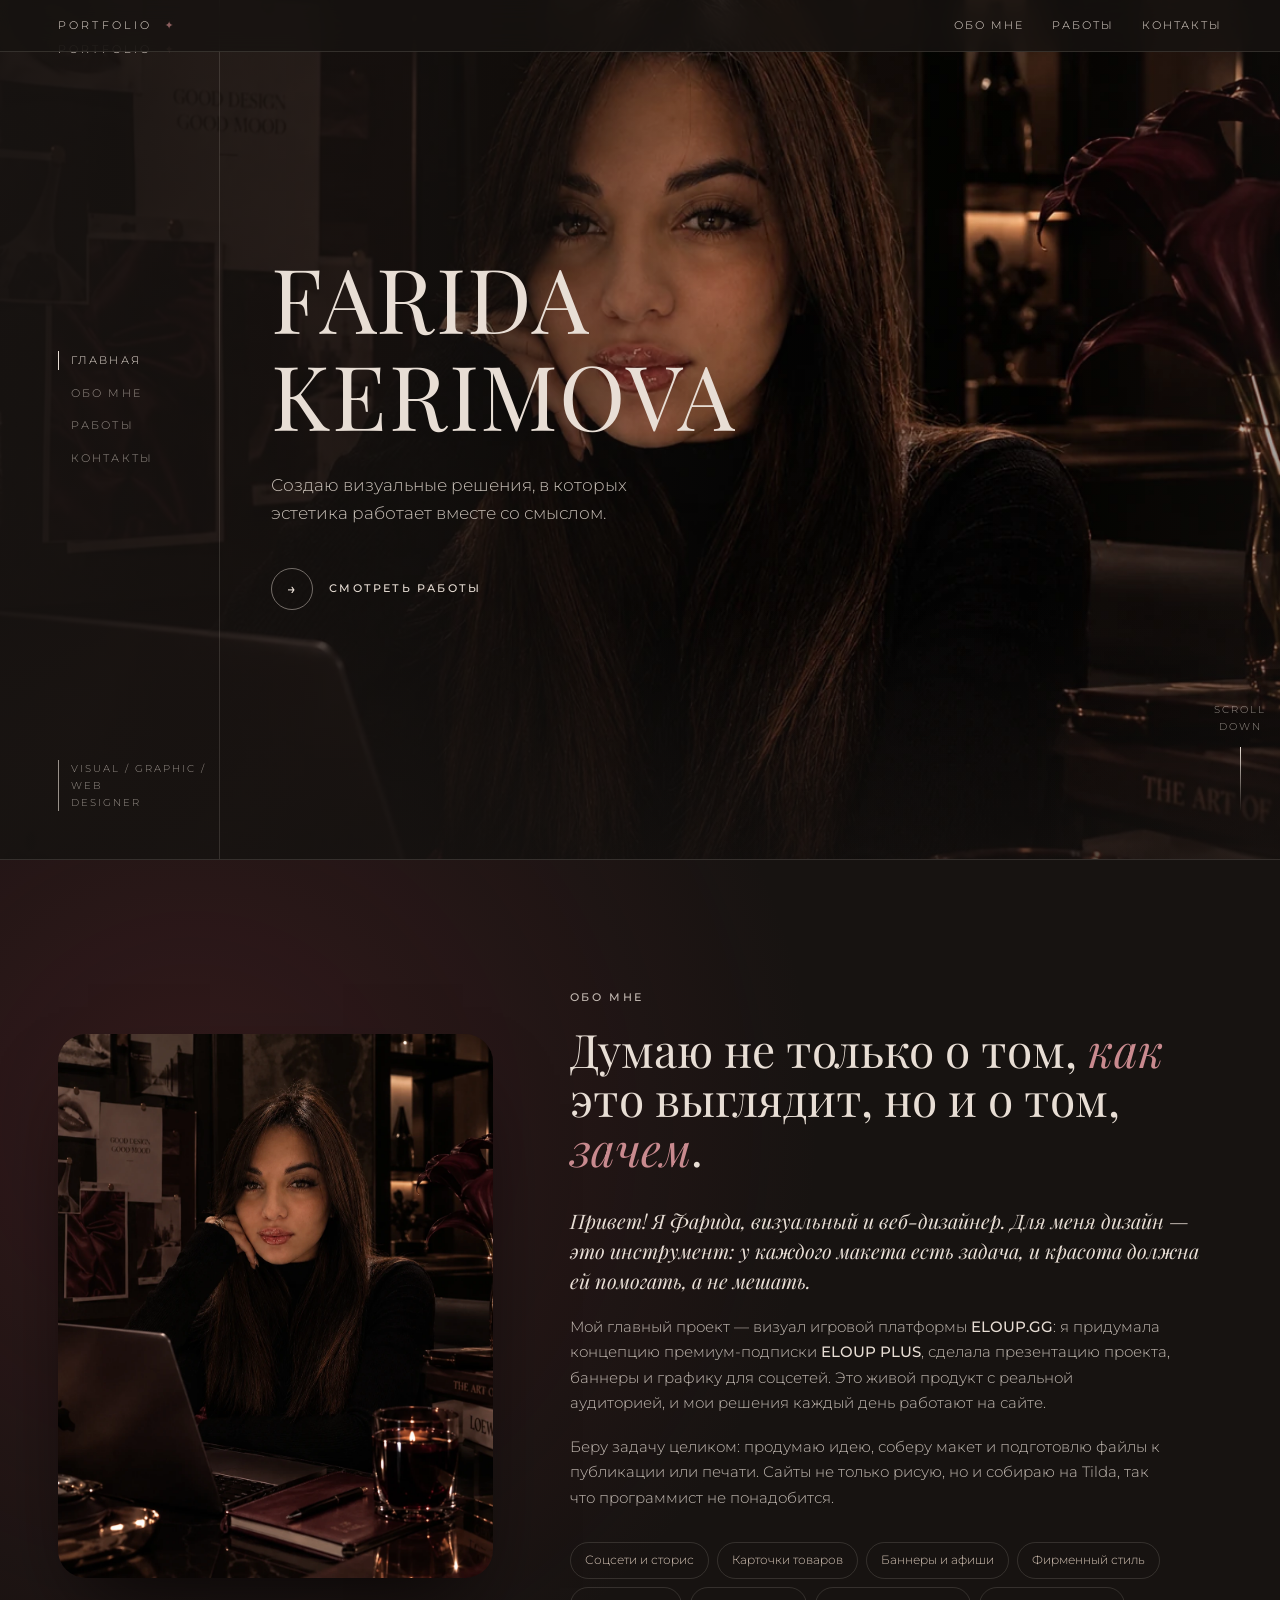
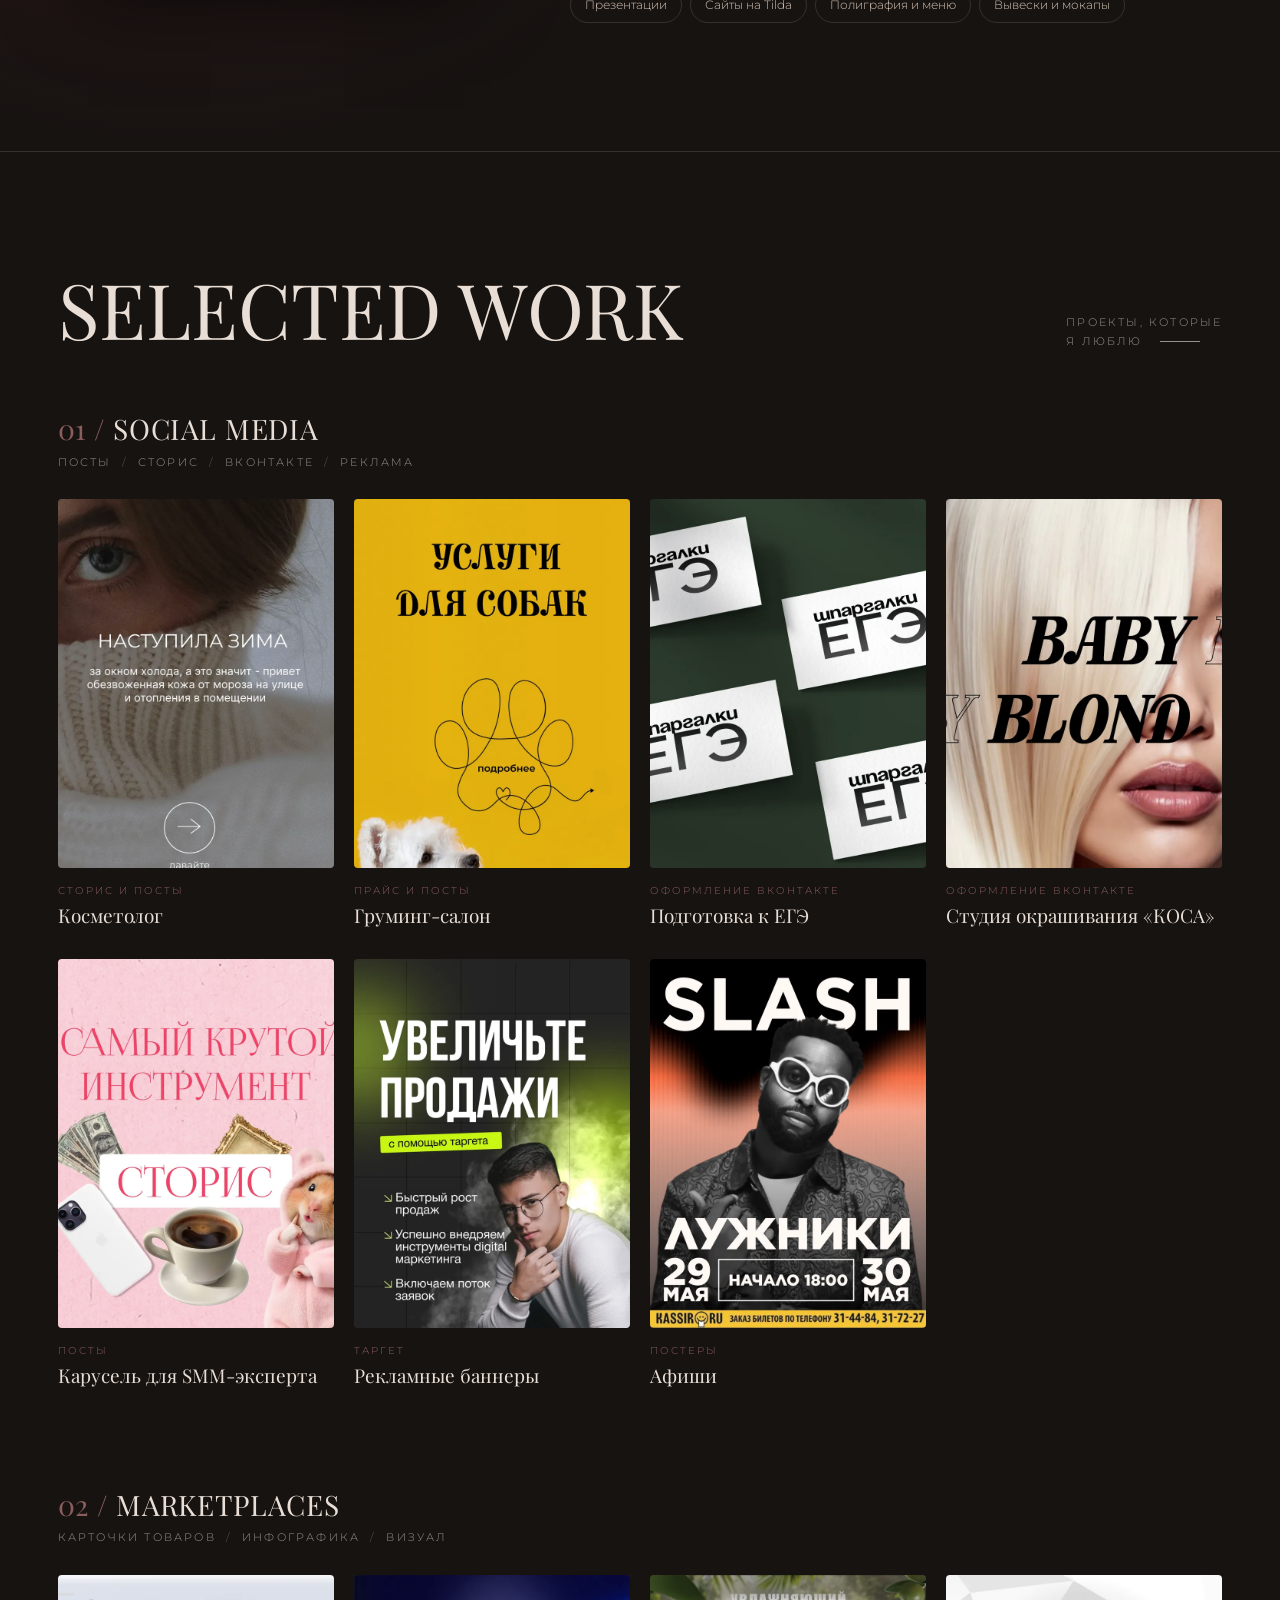
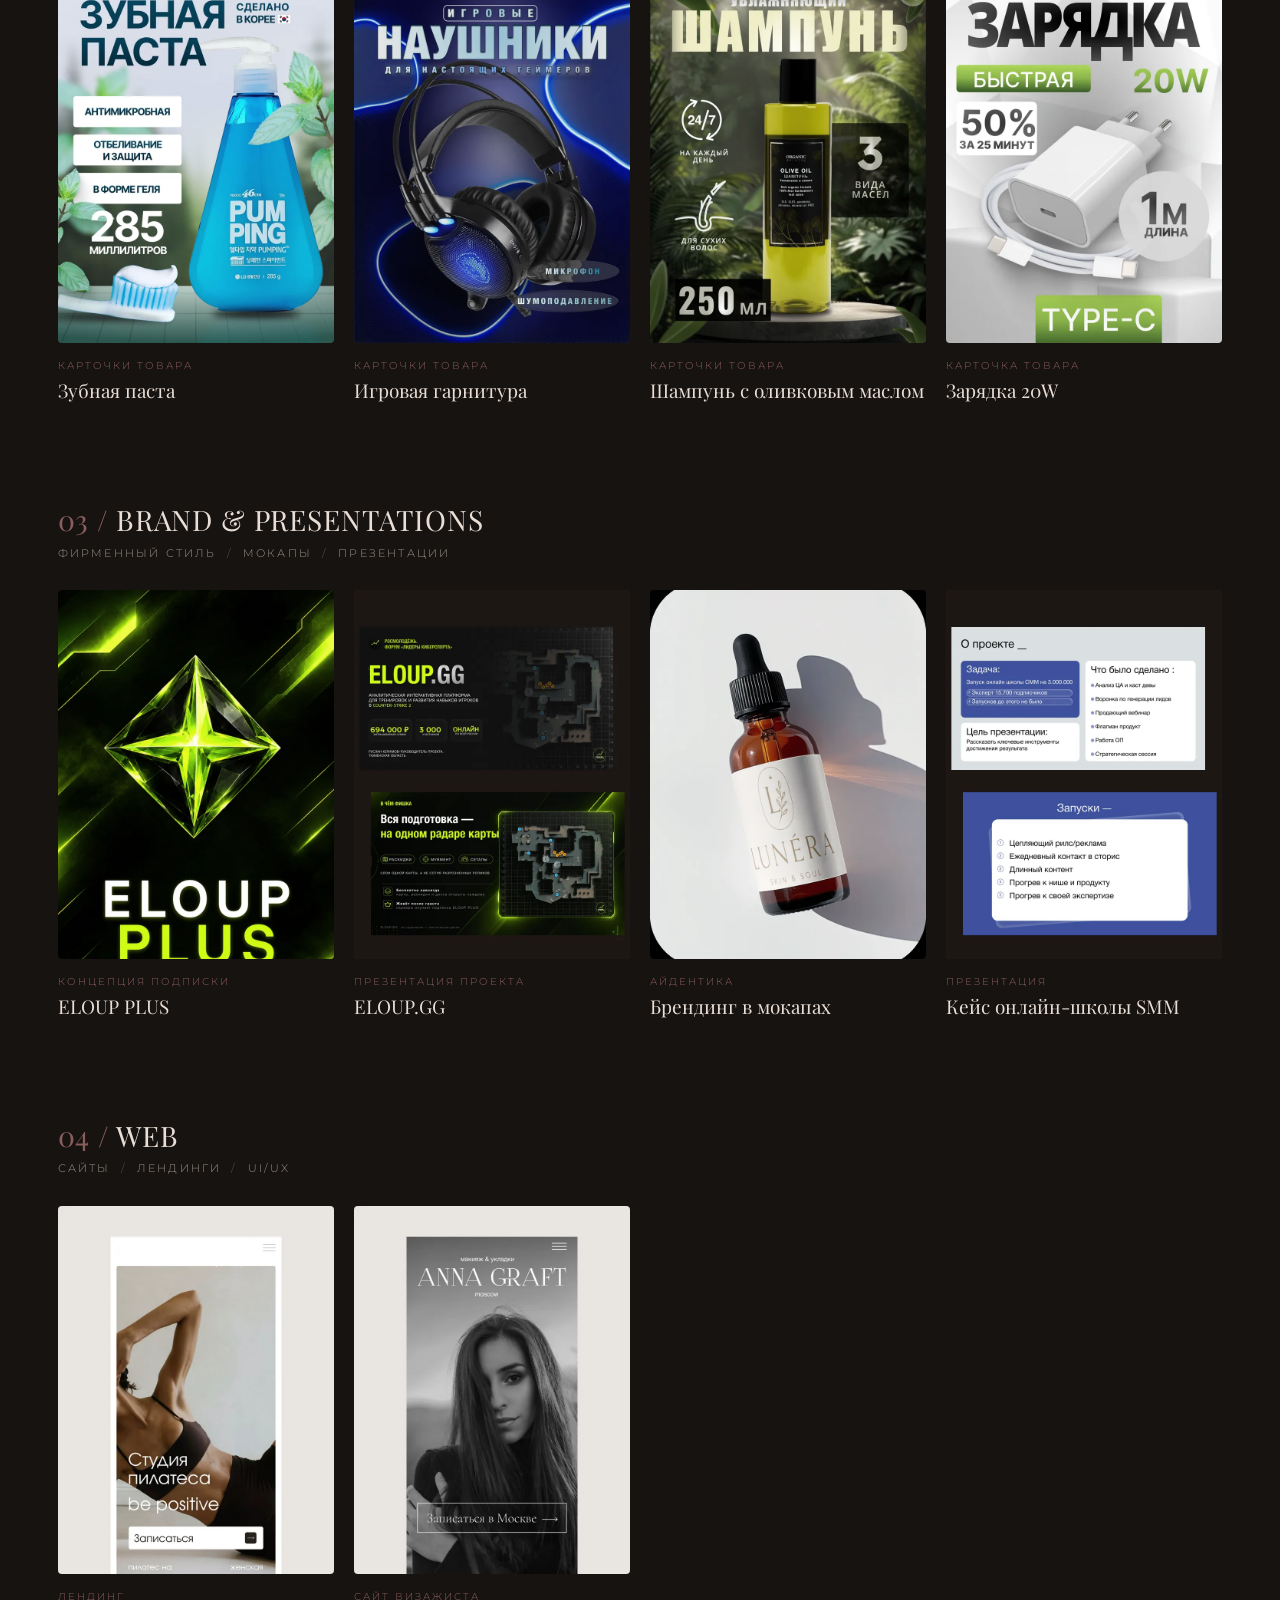
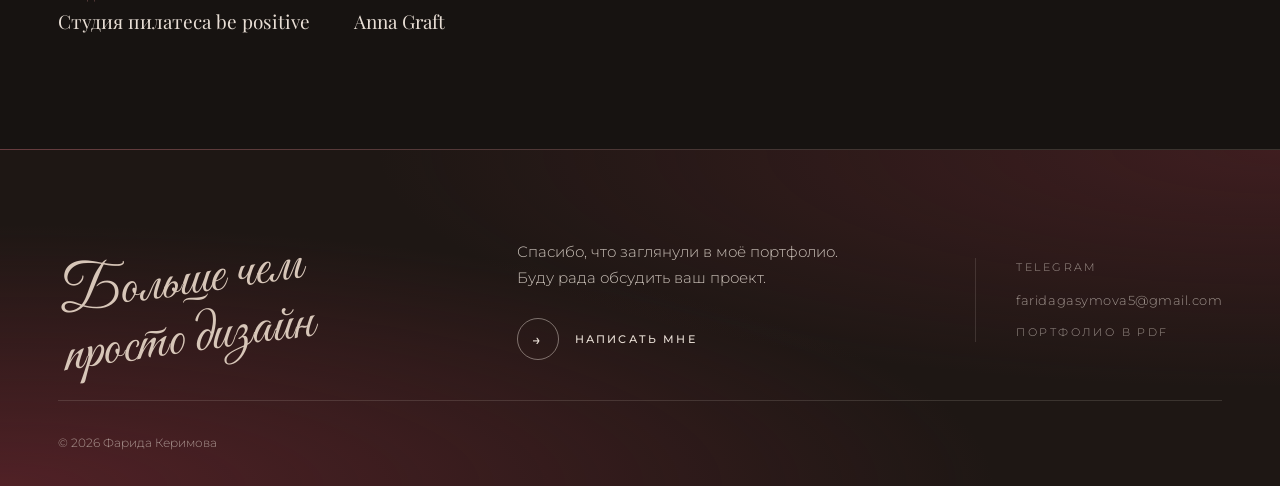
==== index.html @ ffc52b28 "Портфолио Фариды Керимовой: сайт и PDF" ====
﻿<!doctype html>
<html lang="ru">
<head>
  <meta charset="utf-8">
  <meta name="viewport" content="width=device-width, initial-scale=1">
  <title>Фарида Керимова — дизайнер</title>
  <meta name="description" content="Фарида Керимова — визуальный, графический и веб-дизайнер: соцсети, карточки товаров, фирменный стиль, презентации и сайты на Tilda.">
  <meta property="og:title" content="Фарида Керимова — дизайнер">
  <meta property="og:description" content="Создаю визуальные решения, в которых эстетика работает вместе со смыслом.">
  <meta property="og:image" content="images/photo-wide.webp">
  <link rel="preconnect" href="https://fonts.googleapis.com">
  <link rel="preconnect" href="https://fonts.gstatic.com" crossorigin>
  <link href="https://fonts.googleapis.com/css2?family=Playfair+Display:ital,wght@0,400;0,500;1,400&family=Montserrat:wght@300;400;500;600&family=Great+Vibes&display=swap&subset=cyrillic" rel="stylesheet">
  <link rel="stylesheet" href="styles.css">
</head>
<body>
  <header class="bar">
    <a href="#top" class="bar__logo">Portfolio <span>✦</span></a>
    <nav class="bar__nav">
      <a href="#about">Обо мне</a>
      <a href="#works">Работы</a>
      <a href="#contact">Контакты</a>
    </nav>
  </header>

  <main id="top">
    <section class="hero">
      <picture>
        <source media="(max-width: 960px)" srcset="images/photo-portrait.webp">
        <img class="hero__bg" src="images/photo-wide.webp" alt="Фарида Керимова за работой" fetchpriority="high">
      </picture>
      <aside class="hero__rail">
        <p class="hero__mark">Portfolio <span>✦</span></p>
        <nav class="hero__nav">
          <a href="#top" class="is-active">Главная</a>
          <a href="#about">Обо мне</a>
          <a href="#works">Работы</a>
          <a href="#contact">Контакты</a>
        </nav>
        <p class="hero__role">Visual / Graphic / Web<br>designer</p>
      </aside>
      <div class="hero__text">
        <h1>Farida<br>Kerimova</h1>
        <p class="hero__lead">Создаю визуальные решения, в&nbsp;которых эстетика работает вместе со&nbsp;смыслом.</p>
        <a href="#works" class="arrow-link"><i>→</i>Смотреть работы</a>
      </div>
      <a href="#about" class="hero__scroll">Scroll<br>down</a>
    </section>

    <section class="about" id="about">
      <div class="about__photo">
        <img src="images/photo-portrait.webp" alt="Фарида Керимова" loading="lazy">
      </div>
      <div class="about__text">
        <p class="eyebrow">Обо мне</p>
        <h2>Думаю не только о&nbsp;том, <em>как</em> это выглядит, но&nbsp;и&nbsp;о&nbsp;том, <em>зачем</em>.</h2>
        <p class="about__first">Привет! Я Фарида, визуальный и веб-дизайнер. Для меня дизайн — это инструмент: у каждого макета есть задача, и красота должна ей помогать, а не мешать.</p>
        <p>Мой главный проект — визуал игровой платформы <strong>ELOUP.GG</strong>: я придумала концепцию премиум-подписки <strong>ELOUP PLUS</strong>, сделала презентацию проекта, баннеры и графику для соцсетей. Это живой продукт с реальной аудиторией, и мои решения каждый день работают на сайте.</p>
        <p>Беру задачу целиком: продумаю идею, соберу макет и подготовлю файлы к публикации или печати. Сайты не только рисую, но и собираю на Tilda, так что программист не понадобится.</p>
        <ul class="about__skills">
          <li>Соцсети и сторис</li>
          <li>Карточки товаров</li>
          <li>Баннеры и афиши</li>
          <li>Фирменный стиль</li>
          <li>Презентации</li>
          <li>Сайты на Tilda</li>
          <li>Полиграфия и меню</li>
          <li>Вывески и мокапы</li>
        </ul>
      </div>
    </section>

    <section class="works" id="works">
      <div class="works__head">
        <h2>Selected work</h2>
        <p class="works__note">Проекты, которые<br>я люблю <span></span></p>
      </div>
      <div class="works__groups" id="groups"></div>
    </section>
  </main>

  <footer class="contact" id="contact">
    <p class="contact__script">Больше чем<br>просто дизайн</p>
    <div class="contact__main">
      <p>Спасибо, что заглянули в&nbsp;моё портфолио. Буду рада обсудить ваш проект.</p>
      <a href="https://t.me/f_aliev1" class="arrow-link" target="_blank" rel="noopener"><i>→</i>Написать мне</a>
    </div>
    <nav class="contact__links">
      <a href="https://t.me/f_aliev1" target="_blank" rel="noopener">Telegram</a>
      <a href="mailto:faridagasymova5@gmail.com">faridagasymova5@gmail.com</a>
      <a href="portfolio.pdf" download>Портфолио в PDF</a>
    </nav>
    <p class="contact__copy">© 2026 Фарида Керимова</p>
  </footer>

  <dialog class="case" id="case">
    <button class="case__close" aria-label="Закрыть" data-close>×</button>
    <div id="caseBody"></div>
  </dialog>

  <script src="cases.js"></script>
  <script src="app.js"></script>
</body>
</html>
---- styles.css ----
﻿/* Палитра — мудборд Фариды «Dark chocolate × Burgundy» */
:root {
  --bg: #171311;
  --bg-2: #1e1714;
  --choc: #3a211f;
  --wine: #7a2935;
  --rose: #8b5e5e;
  --cream: #e8ded5;
  --sand: #d7c6b8;
  --muted: rgba(232, 222, 213, .62);
  --line: rgba(232, 222, 213, .14);
  --serif: 'Playfair Display', Georgia, serif;
  --sans: 'Montserrat', system-ui, sans-serif;
  --script: 'Great Vibes', cursive;
  --pad: clamp(16px, 4.5vw, 64px);
}

* { box-sizing: border-box; margin: 0; padding: 0; }
html { scroll-behavior: smooth; }
body { background: var(--bg); color: var(--cream); font: 300 15px/1.7 var(--sans); -webkit-font-smoothing: antialiased; }
img { display: block; max-width: 100%; }
a { color: inherit; text-decoration: none; }
h1, h2, h3 { font-family: var(--serif); font-weight: 400; line-height: 1.08; }
em { font-style: italic; color: #c98a8f; }
.eyebrow { font-size: 11px; letter-spacing: .24em; text-transform: uppercase; color: var(--rose); margin-bottom: 18px; font-weight: 500; }

.arrow-link { display: inline-flex; align-items: center; gap: 16px; font-size: 11px; letter-spacing: .2em; text-transform: uppercase; font-weight: 500; }
.arrow-link i { display: grid; place-items: center; width: 42px; height: 42px; border: 1px solid rgba(232, 222, 213, .45); border-radius: 50%; font-style: normal; font-size: 15px; transition: .3s; }
.arrow-link:hover i { background: var(--wine); border-color: var(--wine); transform: translateX(4px); }

/* Верхняя полоса — появляется после первого экрана, на телефоне всегда */
.bar { position: fixed; inset: 0 0 auto; z-index: 20; display: flex; justify-content: space-between; align-items: center; padding: 16px var(--pad); background: rgba(23, 19, 17, .82); backdrop-filter: blur(14px); border-bottom: 1px solid var(--line); transform: translateY(-100%); transition: transform .4s; }
.bar.is-shown { transform: none; }
.bar__logo, .hero__mark { font-size: 11px; letter-spacing: .3em; text-transform: uppercase; }
.bar__logo span, .hero__mark span { color: var(--rose); margin-left: 6px; }
.bar__nav { display: flex; gap: 28px; font-size: 11px; letter-spacing: .18em; text-transform: uppercase; }
.bar__nav a:hover { color: #c98a8f; }

/* Первый экран */
.hero { position: relative; display: grid; grid-template-columns: 220px 1fr 80px; min-height: min(100vh, 860px); overflow: hidden; border-bottom: 1px solid var(--line); }
.hero picture { position: absolute; inset: 0; z-index: -2; }
.hero__rail { grid-area: 1 / 1; }
.hero__text { grid-area: 1 / 2; }
.hero__scroll { grid-area: 1 / 3; }
.hero__bg { position: absolute; inset: 0; width: 100%; height: 100%; object-fit: cover; object-position: 70% 30%; z-index: -2; }
.hero::before { content: ''; position: absolute; inset: 0; z-index: -1; background: linear-gradient(90deg, rgba(23, 19, 17, .92) 0%, rgba(23, 19, 17, .7) 32%, rgba(23, 19, 17, .1) 58%, transparent 80%, rgba(23, 19, 17, .4) 100%), linear-gradient(0deg, rgba(23, 19, 17, .7), transparent 30%); }
.hero__rail { display: flex; flex-direction: column; justify-content: space-between; padding: 40px 0 48px var(--pad); border-right: 1px solid var(--line); }
.hero__nav { display: grid; gap: 14px; font-size: 11px; letter-spacing: .2em; text-transform: uppercase; }
.hero__nav a { color: var(--muted); padding-left: 12px; border-left: 1px solid transparent; transition: .2s; }
.hero__nav a:hover, .hero__nav a.is-active { color: var(--cream); border-color: var(--cream); }
.hero__role { font-size: 10px; letter-spacing: .2em; text-transform: uppercase; color: var(--muted); padding-left: 12px; border-left: 1px solid var(--muted); }
.hero__text { align-self: center; padding: 80px clamp(24px, 4vw, 56px); }
.hero h1 { font-size: clamp(48px, 7vw, 104px); text-transform: uppercase; letter-spacing: .02em; margin-bottom: 28px; }
.hero__lead { font-size: clamp(15px, 1.3vw, 18px); max-width: 24em; color: rgba(232, 222, 213, .85); margin-bottom: 40px; }
.hero__scroll { align-self: end; justify-self: center; margin-bottom: 48px; font-size: 10px; letter-spacing: .2em; text-transform: uppercase; text-align: center; color: var(--muted); }
.hero__scroll::after { content: ''; display: block; width: 1px; height: 64px; margin: 12px auto 0; background: linear-gradient(var(--cream), transparent); }

/* Обо мне */
.about { display: grid; grid-template-columns: .8fr 1.2fr; gap: clamp(32px, 6vw, 96px); align-items: center; padding: clamp(72px, 10vw, 140px) var(--pad); background: radial-gradient(circle at 15% 30%, rgba(122, 41, 53, .28), transparent 50%), var(--bg); }
.about__photo { border-radius: 28px; overflow: hidden; aspect-ratio: 4 / 5; box-shadow: 0 40px 80px -30px rgba(0, 0, 0, .8); }
.about__photo img { width: 100%; height: 100%; object-fit: cover; }
.about h2 { font-size: clamp(32px, 3.6vw, 52px); margin-bottom: 32px; }
.about__text > p { margin-bottom: 18px; color: rgba(232, 222, 213, .82); max-width: 40em; }
.about__first { font: italic 400 20px/1.5 var(--serif) !important; color: var(--cream) !important; }
.about strong { font-weight: 500; color: var(--cream); }
.about__skills { list-style: none; display: flex; flex-wrap: wrap; gap: 8px; margin-top: 32px; }
.about__skills li { font-size: 12px; padding: 7px 14px; border: 1px solid var(--line); border-radius: 100px; color: var(--sand); }

/* Работы */
.works { padding: clamp(72px, 9vw, 120px) var(--pad); border-top: 1px solid var(--line); }
.works__head { display: flex; justify-content: space-between; align-items: flex-end; gap: 24px; margin-bottom: 64px; }
.works__head h2 { font-size: clamp(40px, 6vw, 80px); text-transform: uppercase; }
.works__note { font-size: 11px; letter-spacing: .2em; text-transform: uppercase; color: var(--muted); }
.works__note span { display: inline-block; width: 40px; height: 1px; background: var(--muted); vertical-align: middle; margin-left: 12px; }
.works__groups { display: grid; gap: clamp(64px, 8vw, 104px); }
.group h3 { font-size: clamp(22px, 2.2vw, 30px); text-transform: uppercase; letter-spacing: .03em; }
.group h3 span { color: var(--rose); }
.group__tags { font-size: 11px; letter-spacing: .2em; text-transform: uppercase; color: var(--muted); margin: 8px 0 28px; }
.group__tags i { font-style: normal; margin: 0 10px; opacity: .5; }
.group__row { display: grid; grid-template-columns: repeat(auto-fill, minmax(220px, 1fr)); gap: 32px 20px; }

.tile { all: unset; cursor: pointer; display: flex; flex-direction: column; justify-content: flex-start; }
.tile__img { display: block; aspect-ratio: 3 / 4; overflow: hidden; border-radius: 4px; background: var(--choc); margin-bottom: 14px; position: relative; }
.tile__img img { width: 100%; height: 100%; object-fit: cover; transition: transform .7s cubic-bezier(.2, .7, .2, 1), filter .4s; filter: saturate(.92); }
.tile__img::after { content: 'Смотреть'; position: absolute; inset: auto 12px 12px auto; font-size: 10px; letter-spacing: .2em; text-transform: uppercase; padding: 8px 14px; border-radius: 100px; background: rgba(23, 19, 17, .75); backdrop-filter: blur(6px); opacity: 0; transform: translateY(6px); transition: .3s; }
.tile:hover .tile__img img { transform: scale(1.05); filter: none; }
.tile:hover .tile__img::after { opacity: 1; transform: none; }
.tile:focus-visible { outline: 1px solid var(--sand); outline-offset: 6px; }
.tile__kind { font-size: 10px; letter-spacing: .2em; text-transform: uppercase; color: var(--rose); margin-bottom: 4px; }
.tile__title { font: 400 19px/1.3 var(--serif); }

/* Контакты */
.contact { position: relative; display: grid; grid-template-columns: 1fr 1fr auto; gap: 40px; align-items: center; padding: clamp(56px, 7vw, 96px) var(--pad) 32px; background: radial-gradient(ellipse at 0% 100%, rgba(122, 41, 53, .55), transparent 55%), radial-gradient(ellipse at 100% 0%, rgba(122, 41, 53, .35), transparent 50%), var(--bg-2); border-top: 1px solid var(--line); }
.contact__script { font: 400 clamp(40px, 4.5vw, 64px)/1 var(--script); color: var(--sand); transform: rotate(-8deg); }
.contact__main p { max-width: 22em; margin-bottom: 28px; color: rgba(232, 222, 213, .85); }
.contact__links { display: grid; gap: 12px; font-size: 11px; letter-spacing: .22em; text-transform: uppercase; padding-left: 40px; border-left: 1px solid var(--line); }
.contact__links a { color: var(--muted); }
.contact__links a:hover { color: var(--cream); }
.contact__links a[href^="mailto"] { text-transform: none; letter-spacing: .04em; font-size: 13px; }
.contact__copy { grid-column: 1 / -1; font-size: 12px; color: var(--muted); padding-top: 32px; border-top: 1px solid var(--line); }

/* Окно кейса */
.case { width: min(1180px, 100% - 24px); max-height: calc(100% - 24px); margin: auto; border: 1px solid var(--line); border-radius: 12px; background: var(--bg-2); color: var(--cream); padding: clamp(24px, 5vw, 64px); }
.case::backdrop { background: rgba(10, 8, 7, .82); backdrop-filter: blur(6px); }
.case__close { position: sticky; top: 0; float: right; width: 44px; height: 44px; border-radius: 50%; border: 1px solid var(--line); background: var(--bg); color: var(--cream); font-size: 22px; cursor: pointer; z-index: 1; }
.case__close:hover { background: var(--wine); }
.case h2 { font-size: clamp(32px, 4.5vw, 60px); margin-bottom: 16px; }
.case__lead { font: italic 400 20px/1.5 var(--serif); color: var(--sand); max-width: 40em; margin-bottom: 40px; }
.case__facts { display: grid; grid-template-columns: repeat(3, 1fr); gap: 32px; padding: 32px 0; border-top: 1px solid var(--line); border-bottom: 1px solid var(--line); margin-bottom: 40px; }
.case h4 { font: 500 11px var(--sans); letter-spacing: .2em; text-transform: uppercase; color: #c98a8f; margin-bottom: 12px; }
.case__facts p, .case__facts li { font-size: 14px; color: rgba(232, 222, 213, .85); }
.case__facts ul { padding-left: 16px; display: grid; gap: 6px; }
.case__gallery { display: grid; grid-template-columns: repeat(auto-fill, minmax(260px, 1fr)); gap: 14px; align-items: start; }
.case__gallery.is-wide { grid-template-columns: 1fr 1fr; }
.case__gallery.is-tall { grid-template-columns: repeat(auto-fill, minmax(220px, 1fr)); }
.case__gallery.is-tall img:first-child { grid-row: span 3; }
.case__gallery img { width: 100%; border-radius: 6px; }

@media (max-width: 960px) {
  .hero { grid-template-columns: 1fr; min-height: min(92vh, 780px); }
  .hero__rail, .hero__scroll { display: none; }
  .hero__text { grid-area: 1 / 1; align-self: end; padding: 120px var(--pad) 56px; }
  .hero::before { background: linear-gradient(0deg, rgba(23, 19, 17, .98) 8%, rgba(23, 19, 17, .55) 55%, rgba(23, 19, 17, .2)); }
  .hero__bg { width: 100%; object-position: center 20%; }
  .bar { transform: none; }
  .about { grid-template-columns: 1fr; }
  .about__photo { max-width: 440px; }
  .contact { grid-template-columns: 1fr; }
  .contact__links { padding-left: 0; border-left: 0; grid-auto-flow: column; justify-content: start; gap: 24px; }
  .case__facts { grid-template-columns: 1fr; gap: 24px; }
}
@media (max-width: 600px) {
  .bar__nav { gap: 16px; font-size: 10px; letter-spacing: .12em; }
  .works__head { flex-direction: column; align-items: flex-start; }
  .group__row { grid-template-columns: 1fr 1fr; gap: 24px 12px; }
  .tile__title { font-size: 16px; }
  .case__gallery, .case__gallery.is-wide, .case__gallery.is-tall { grid-template-columns: 1fr; }
  .case__gallery.is-tall img:first-child { grid-row: auto; }
  .contact__links { grid-auto-flow: row; }
}
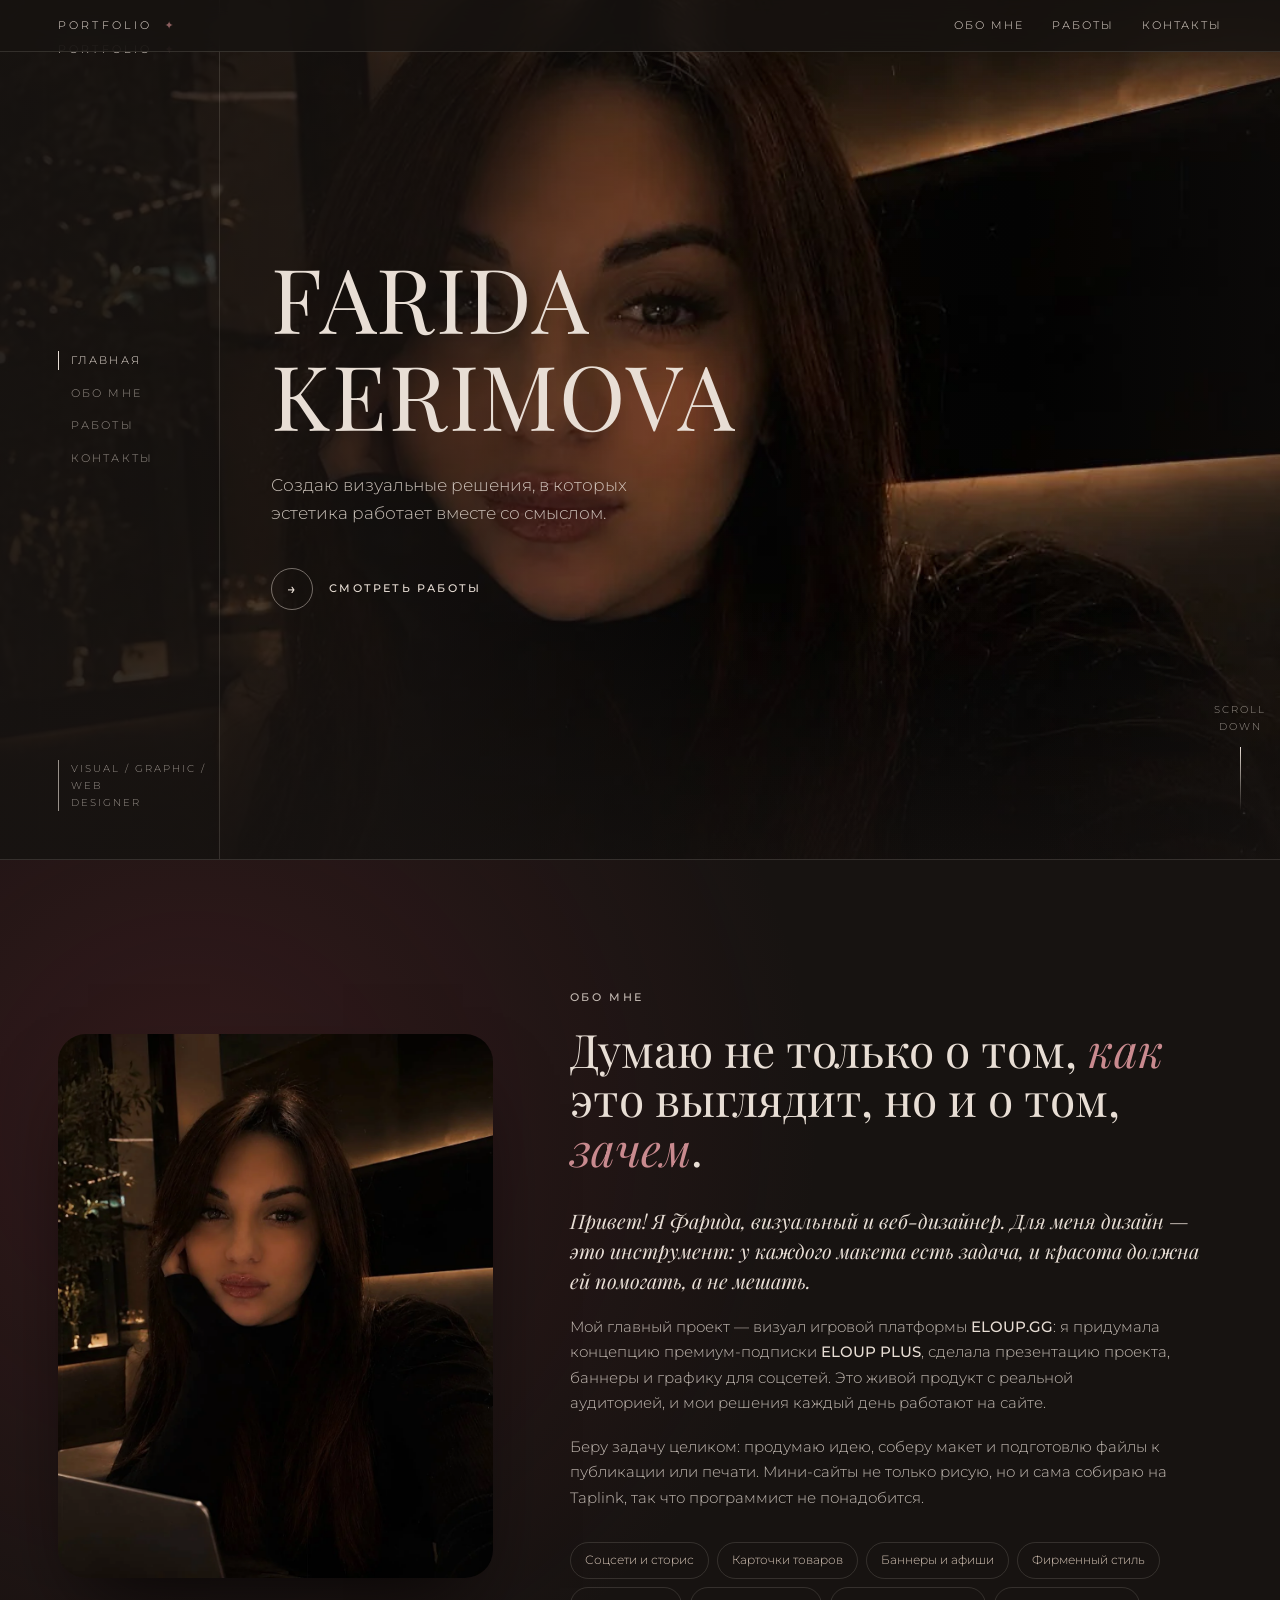
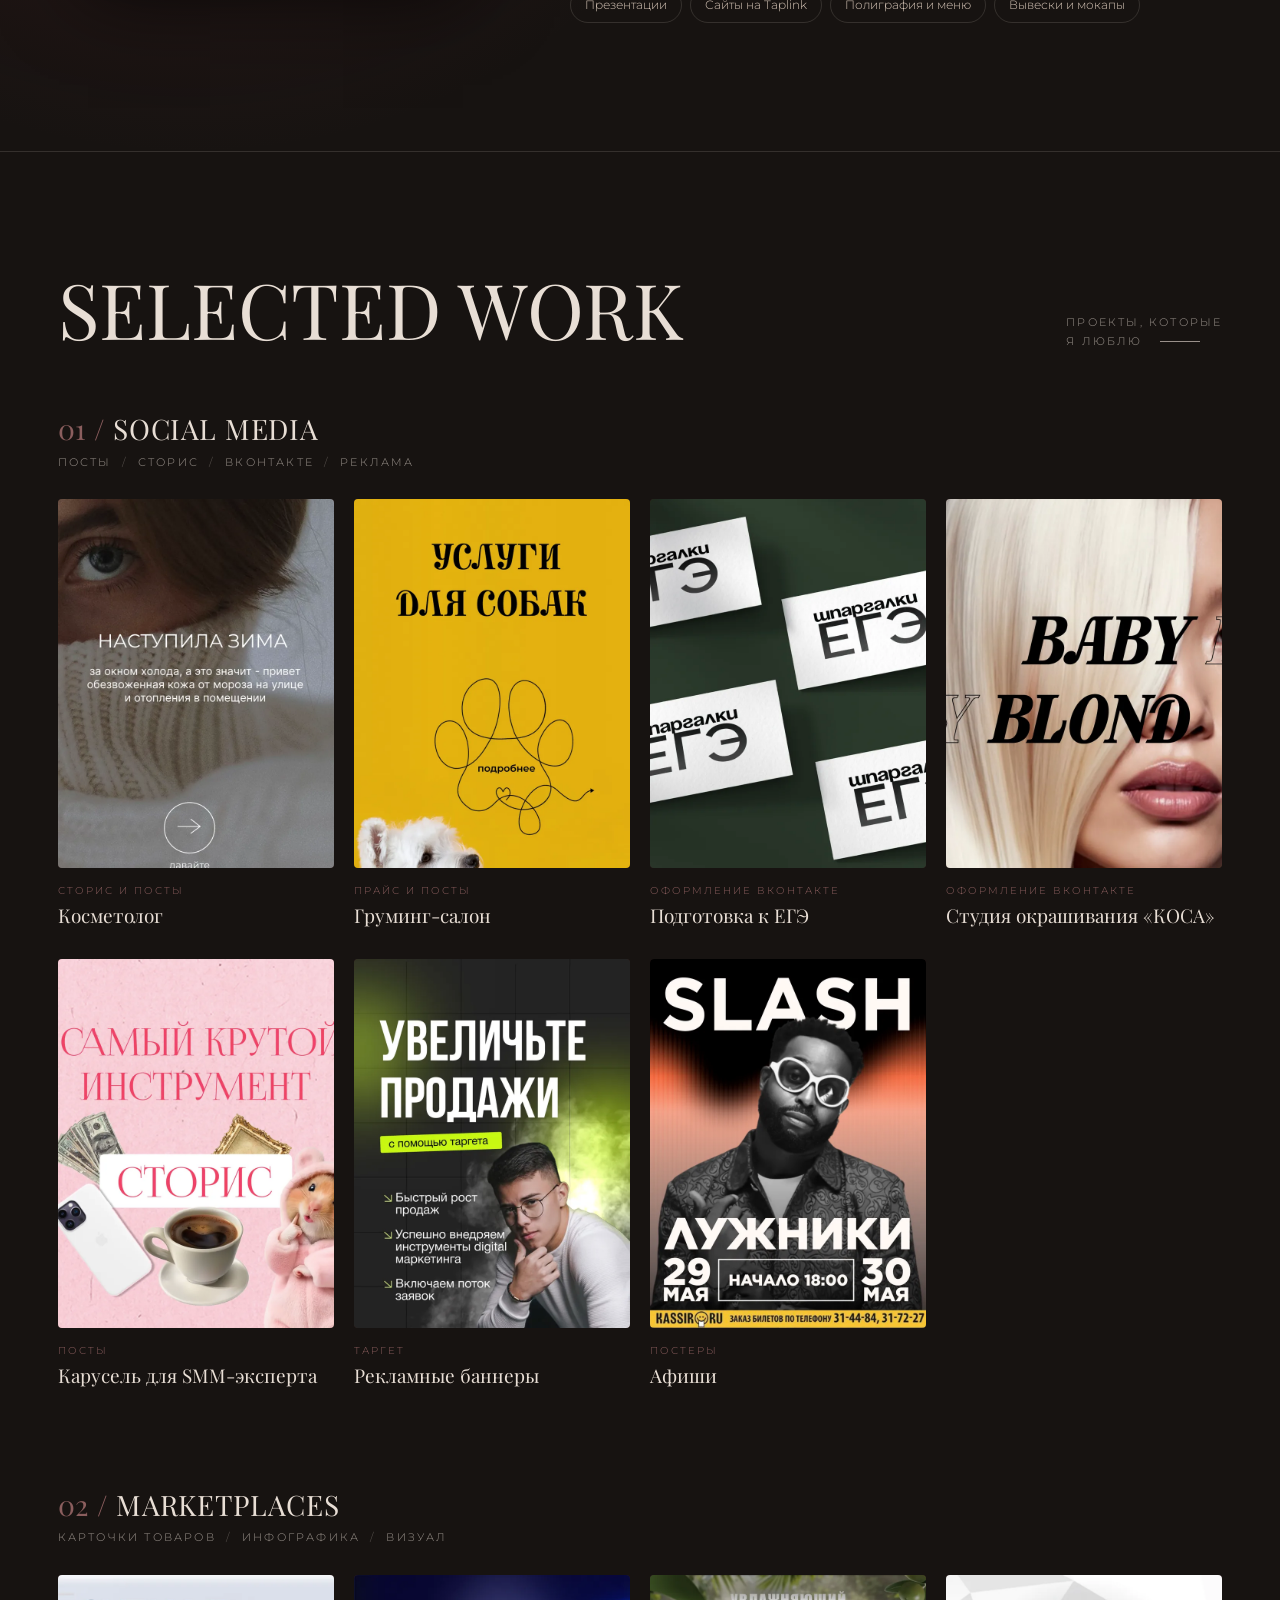
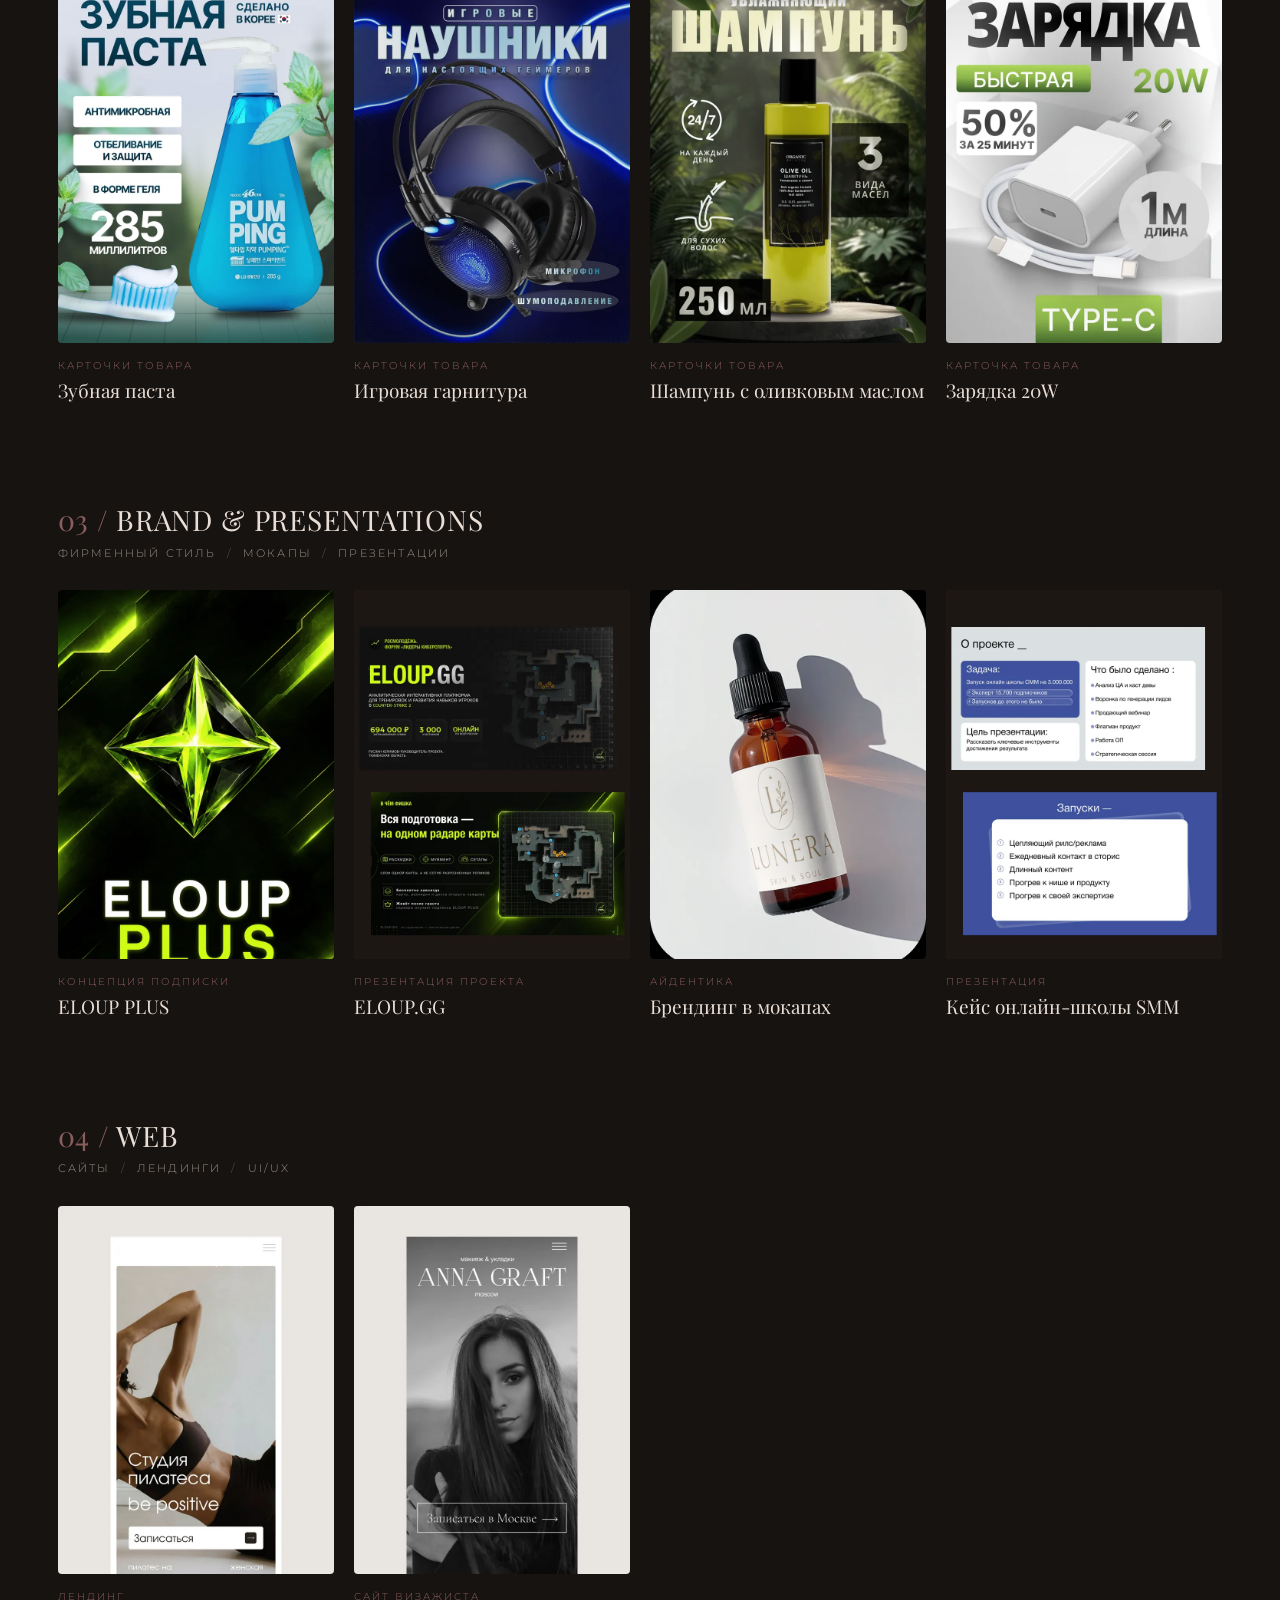
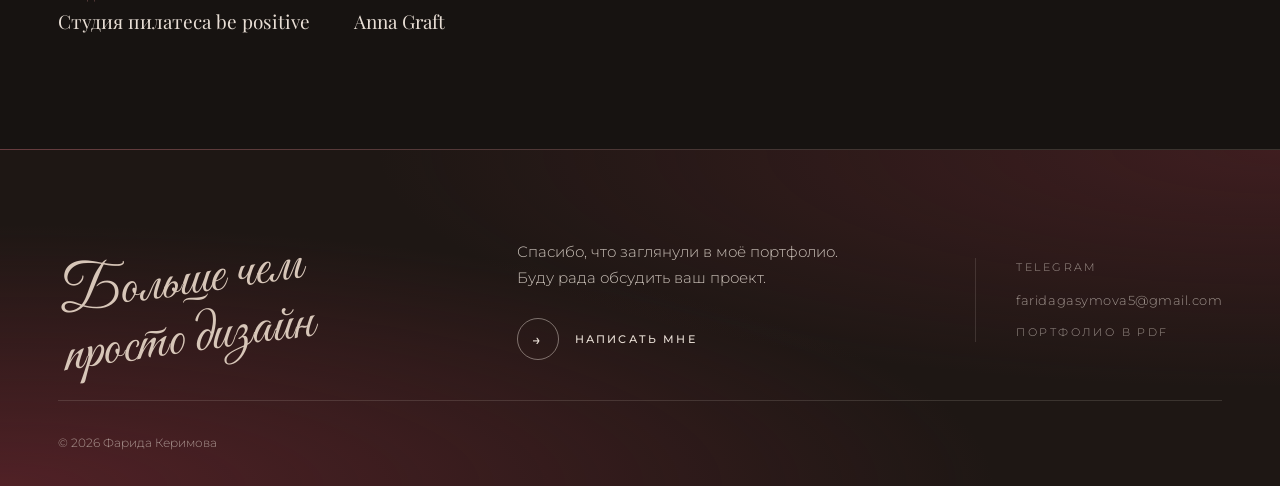
==== commit dfdf9e3a: "Новое фото в «Обо мне», сайты на Taplink вместо Tilda" ====
--- a/index.html
+++ b/index.html
@@ -4,7 +4,7 @@
   <meta charset="utf-8">
   <meta name="viewport" content="width=device-width, initial-scale=1">
   <title>Фарида Керимова — дизайнер</title>
-  <meta name="description" content="Фарида Керимова — визуальный, графический и веб-дизайнер: соцсети, карточки товаров, фирменный стиль, презентации и сайты на Tilda.">
+  <meta name="description" content="Фарида Керимова — визуальный, графический и веб-дизайнер: соцсети, карточки товаров, фирменный стиль, презентации и мини-сайты на Taplink.">
   <meta property="og:title" content="Фарида Керимова — дизайнер">
   <meta property="og:description" content="Создаю визуальные решения, в которых эстетика работает вместе со смыслом.">
   <meta property="og:image" content="images/photo-wide.webp">
@@ -56,14 +56,14 @@
         <h2>Думаю не только о&nbsp;том, <em>как</em> это выглядит, но&nbsp;и&nbsp;о&nbsp;том, <em>зачем</em>.</h2>
         <p class="about__first">Привет! Я Фарида, визуальный и веб-дизайнер. Для меня дизайн — это инструмент: у каждого макета есть задача, и красота должна ей помогать, а не мешать.</p>
         <p>Мой главный проект — визуал игровой платформы <strong>ELOUP.GG</strong>: я придумала концепцию премиум-подписки <strong>ELOUP PLUS</strong>, сделала презентацию проекта, баннеры и графику для соцсетей. Это живой продукт с реальной аудиторией, и мои решения каждый день работают на сайте.</p>
-        <p>Беру задачу целиком: продумаю идею, соберу макет и подготовлю файлы к публикации или печати. Сайты не только рисую, но и собираю на Tilda, так что программист не понадобится.</p>
+        <p>Беру задачу целиком: продумаю идею, соберу макет и подготовлю файлы к публикации или печати. Мини-сайты не только рисую, но и сама собираю на Taplink, так что программист не понадобится.</p>
         <ul class="about__skills">
           <li>Соцсети и сторис</li>
           <li>Карточки товаров</li>
           <li>Баннеры и афиши</li>
           <li>Фирменный стиль</li>
           <li>Презентации</li>
-          <li>Сайты на Tilda</li>
+          <li>Сайты на Taplink</li>
           <li>Полиграфия и меню</li>
           <li>Вывески и мокапы</li>
         </ul>
